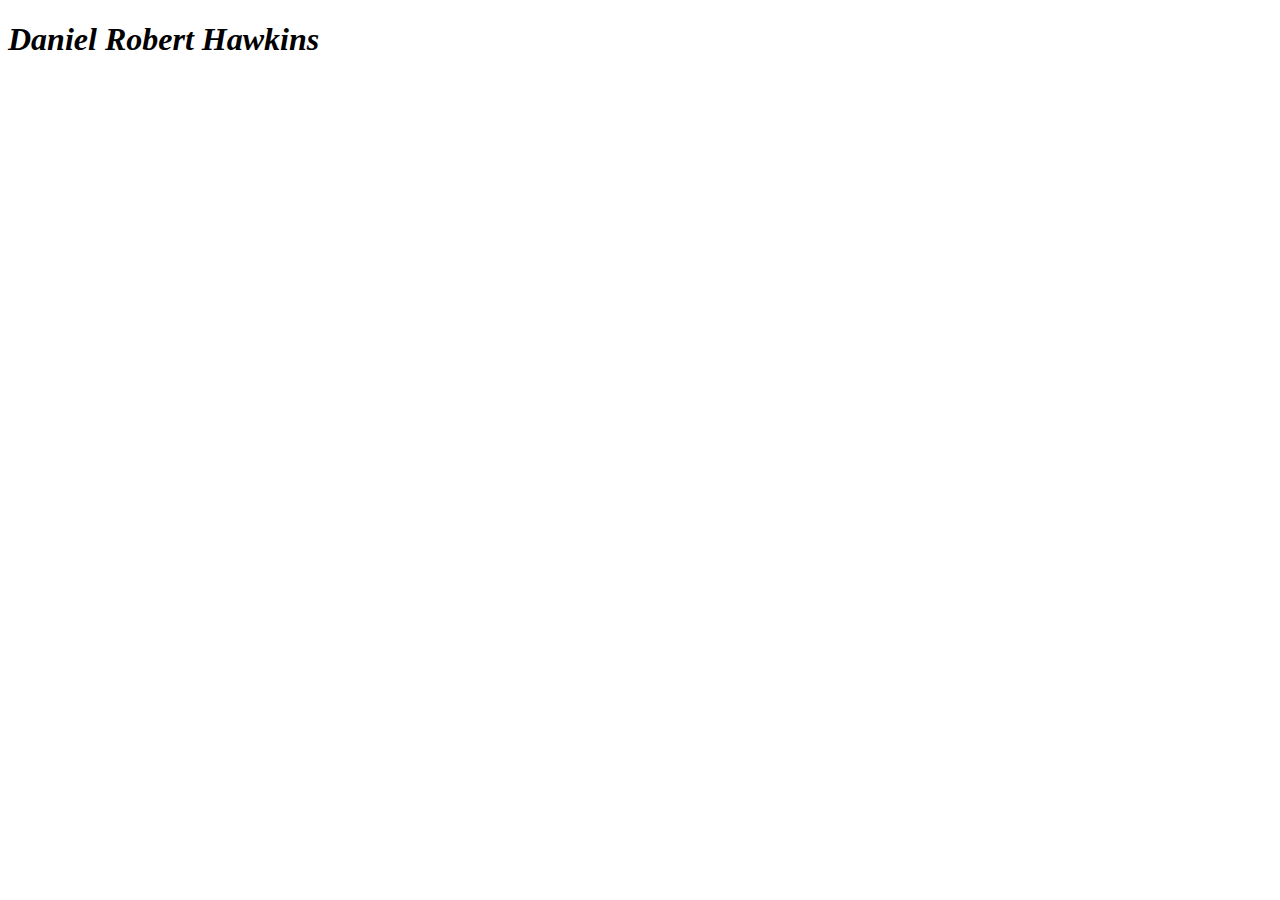
==== index.html @ 603f9a0a "Create index.html + style.css" ====
<!DOCTYPE html>
<html lang="en">
<head>
    <meta charset="UTF-8">
    <meta name="viewport" content="width=device-width, initial-scale=1.0">
    <meta name="description" content="daniel robert hawkins dot com">
    <meta name="author" content="Colby Ramsay">
    <title>daniel robert hawkins</title>
    <link rel="stylesheet" href="style.css">
</head>
<body>
    <h1>Daniel Robert Hawkins</h1>
</body>
</html>
---- style.css ----
h1 {
    font-style: oblique;
}
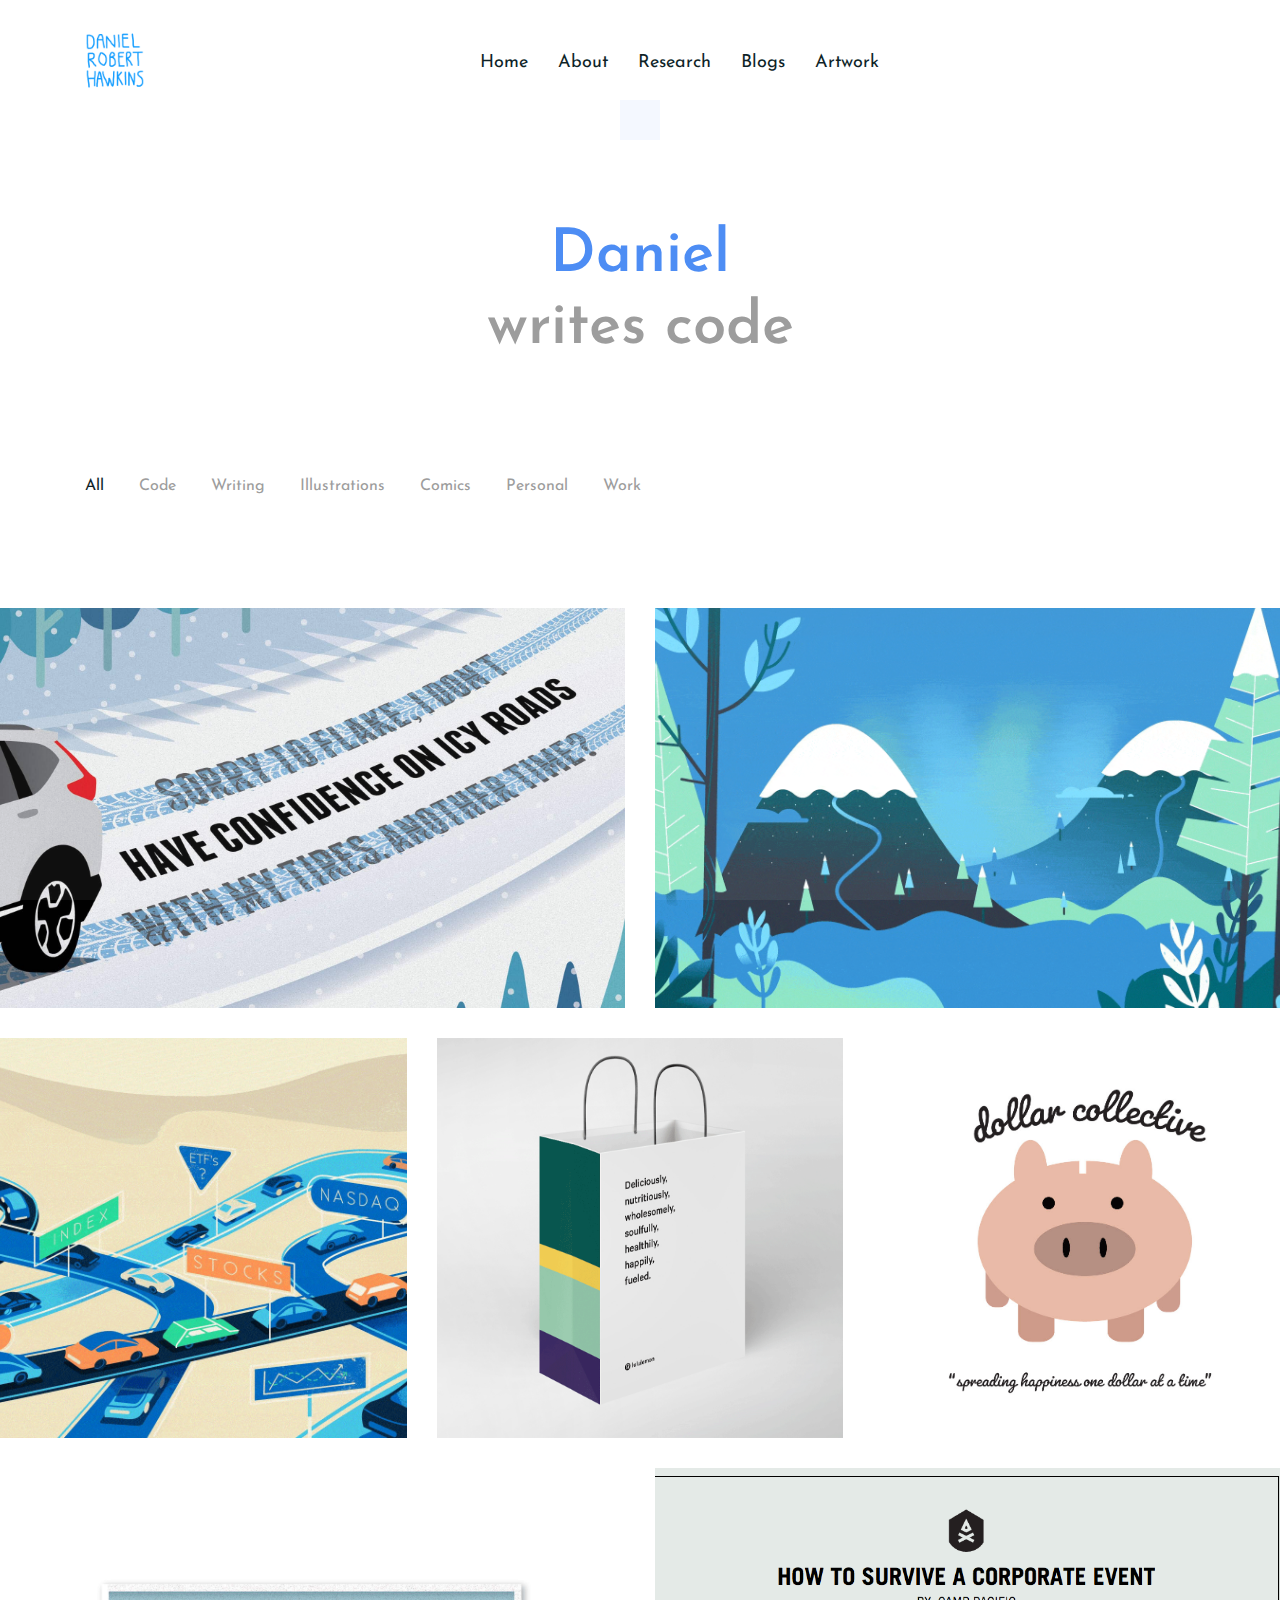
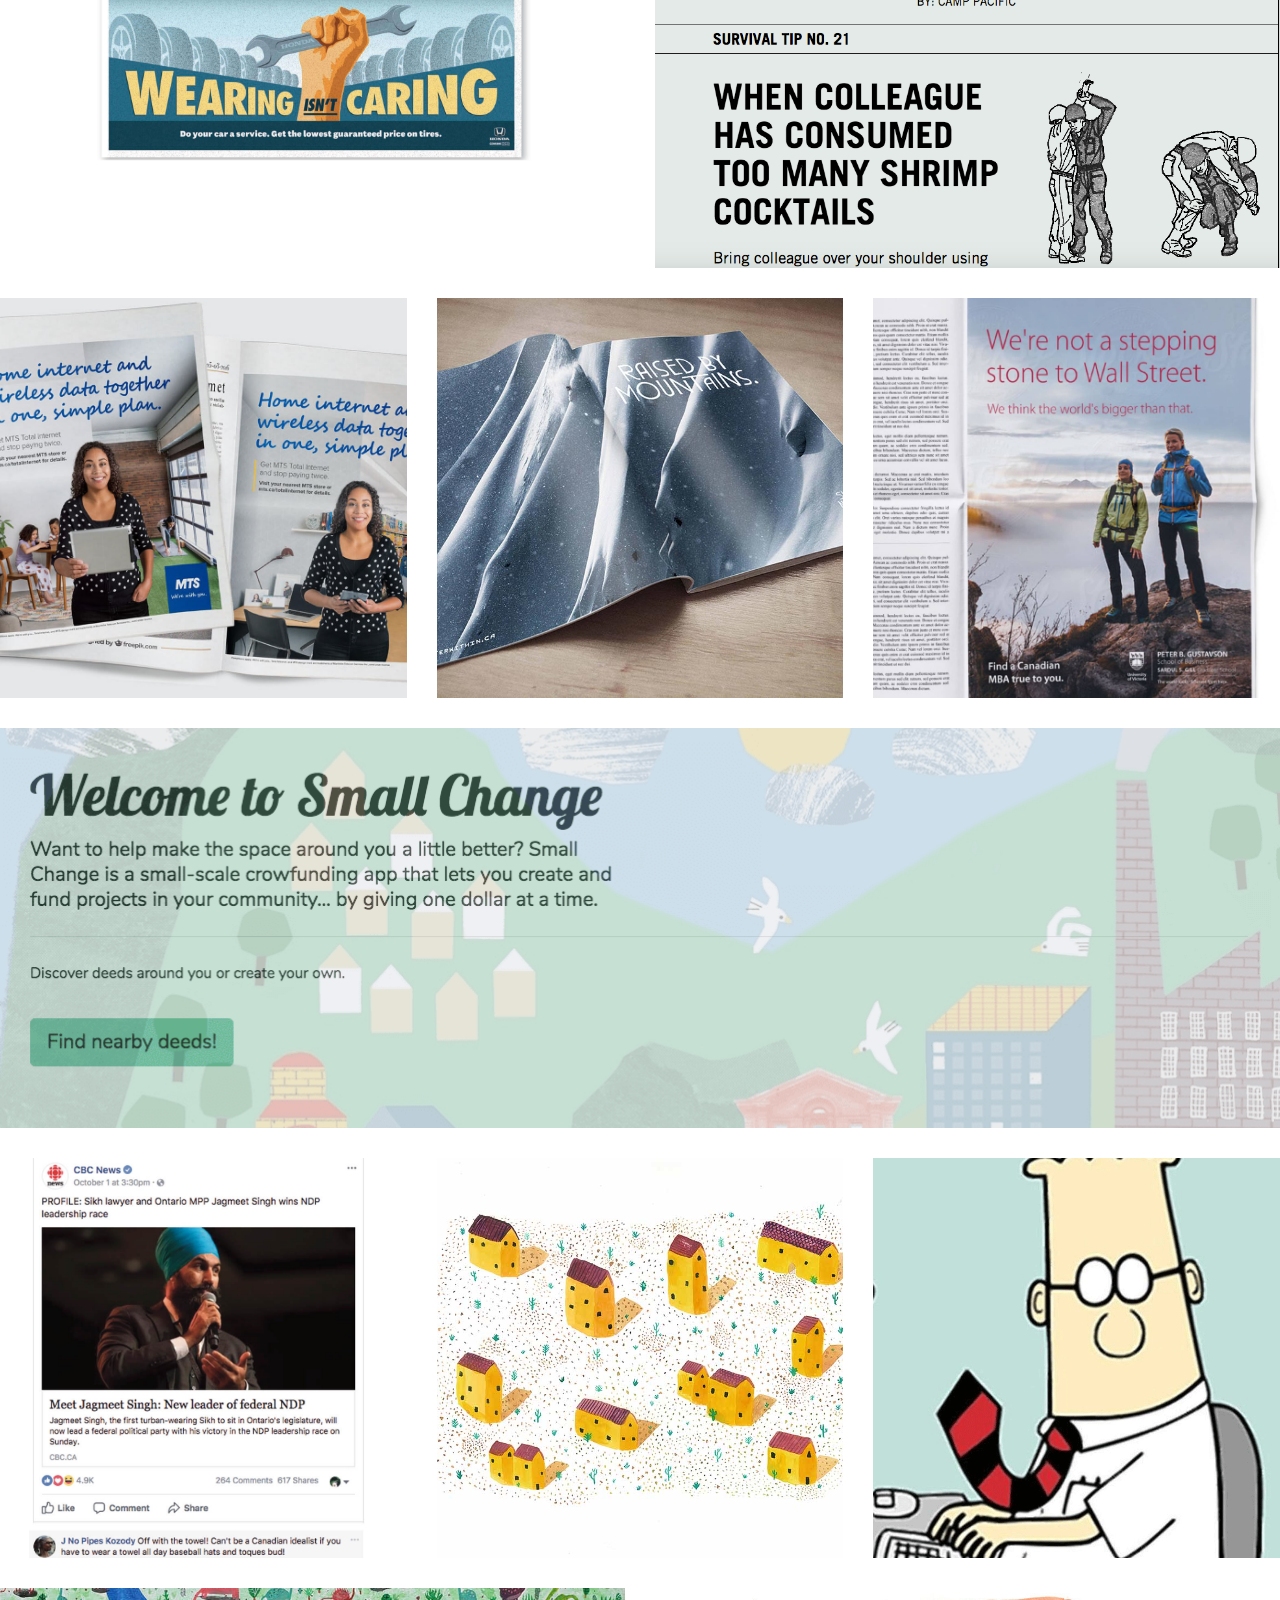
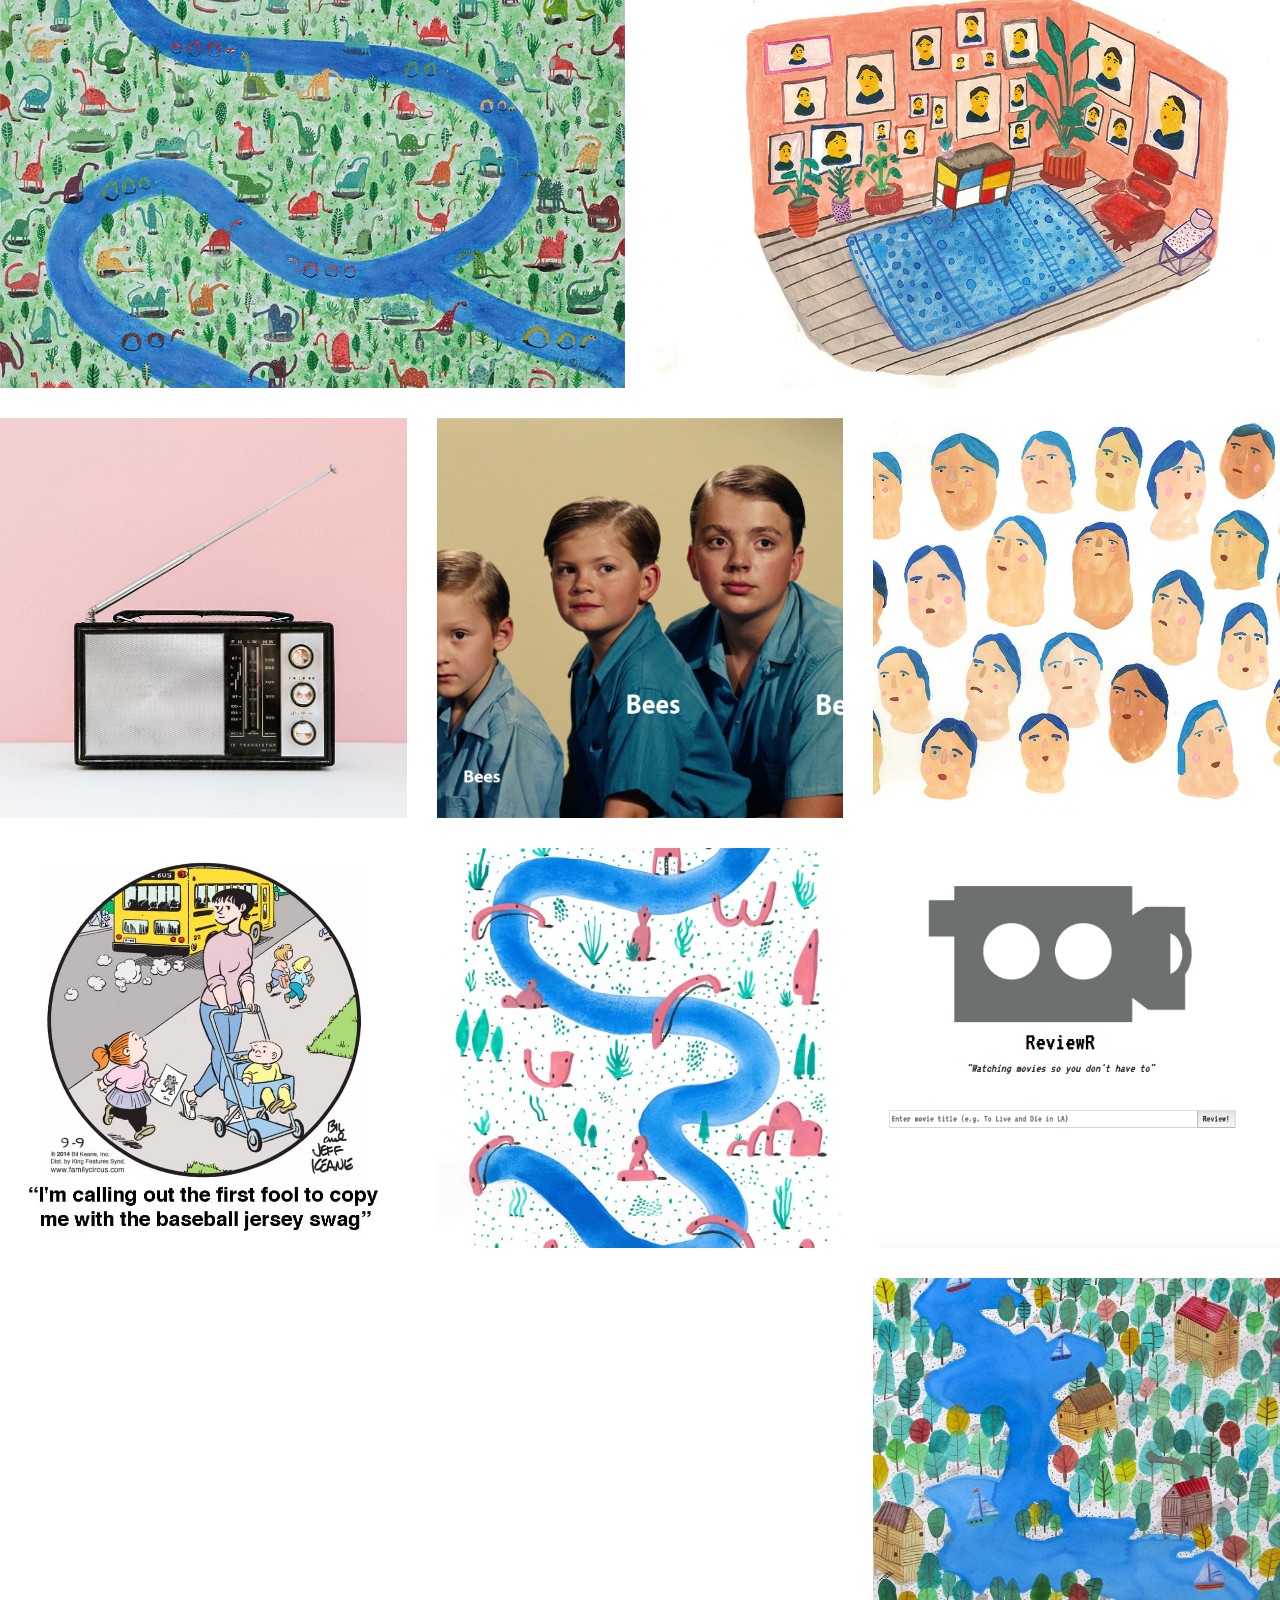
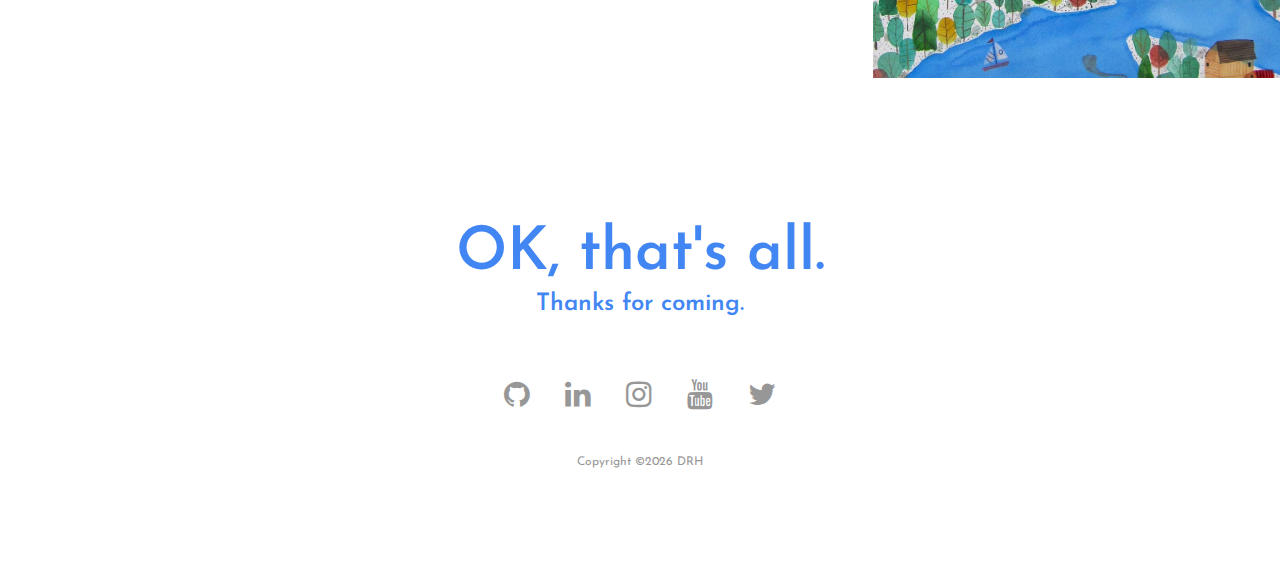
==== commit 4c0d48ba: "Add portfolio files to repo" ====
--- a/index.html
+++ b/index.html
@@ -1,14 +1,387 @@
 <!DOCTYPE html>
 <html lang="en">
 <head>
-    <meta charset="UTF-8">
-    <meta name="viewport" content="width=device-width, initial-scale=1.0">
-    <meta name="description" content="daniel robert hawkins dot com">
-    <meta name="author" content="Colby Ramsay">
-    <title>daniel robert hawkins</title>
-    <link rel="stylesheet" href="style.css">
+	<title>DRH</title>
+	<meta charset="UTF-8">
+	<meta name="description" content="daniel robert hawkins creative">
+	<meta name="keywords" content="webdeveloper, creative, artist, copywriter, ux research">
+	<meta name="viewport" content="width=device-width, initial-scale=1.0">
+	<!-- Favicon -->
+	<link href="img/favicon.ico" rel="shortcut icon"/>
+
+	<!-- Google Fonts -->
+	<link href="https://fonts.googleapis.com/css?family=Josefin+Sans:400,400i,600,600i,700" rel="stylesheet">
+
+	<!-- Stylesheets -->
+	<link rel="stylesheet" href="css/bootstrap.min.css"/>
+	<link rel="stylesheet" href="css/font-awesome.min.css"/>
+	<link rel="stylesheet" href="css/magnific-popup.css"/>
+	<link rel="stylesheet" href="css/style.css"/>
+
+
+	<!--[if lt IE 9]>
+	  <script src="https://oss.maxcdn.com/html5shiv/3.7.2/html5shiv.min.js"></script>
+	  <script src="https://oss.maxcdn.com/respond/1.4.2/respond.min.js"></script>
+	<![endif]-->
+
 </head>
 <body>
-    <h1>Daniel Robert Hawkins</h1>
+	<!-- Page Preloder -->
+	<div id="preloder">
+
+        <div class="spinner"></div>
+	</div>
+
+	<!-- header section start -->
+	<header class="header-section">
+		<div class="container">
+			<div class="row">
+				<div class="col-lg-4 col-md-3">
+
+                        <div class="logo">
+                                <div class="navbar-header">
+                                        <a href="index.html">
+                                        <img src="img/drhlogo.jpg" >
+                                        </a>
+                                        </div>
+                                </div>
+                    </div>
+				<div class="col-lg-8 col-md-9">
+					<nav class="main-menu">
+						<ul>
+							<li><a href="index.html">Home</a></li>
+							<li><a href="about.html">About</a></li>
+                            <li><a href="research.html">Research</a></li>
+                            <li><a href="http://danielroberthawkins.com/myblogs">Blogs</a></li>
+
+                            <li><a href="https://dnahawkins.tumblr.com">Artwork</a></li>
+						</ul>
+					</nav>
+				</div>
+			</div>
+		</div>
+		<div class="nav-switch">
+			<i class="fa fa-bars"></i>
+		</div>
+	</header>
+	<!-- header section end -->
+
+	<!-- intro section start -->
+	<section class="intro-section">
+		<div class="container text-center">
+			<div class="row">
+				<div class="col-xl-10 offset-xl-1">
+
+                    <h2 class="section-title">Daniel  <br>
+                     <span id="rotate_word"></span></h2>
+
+
+				</div>
+			</div>
+		</div>
+	</section>
+	<!-- intro section end -->
+
+
+	<!-- portfolio section start -->
+	<section class="portfolio-section">
+		<div class="container">
+			<ul class="portfolio-filter controls">
+				<li class="control" data-filter="all">All</li>
+				<li class="control" data-filter=".code">Code</li>
+				<li class="control" data-filter=".writing">Writing</li>
+                <li class="control" data-filter=".illustrations">Illustrations</li>
+                <li class="control" data-filter=".comics">Comics</li>
+                <li class="control" data-filter=".personal">Personal</li>
+                <li class="control" data-filter=".work">Work</li>
+
+
+			</ul>
+		</div>
+		<div class="container-fluid p-md-0 ">
+			<div class="row portfolios-area">
+
+
+ 				<!-- ROW 1A-->
+
+				<div class="mix col-lg-6 col-md-6 writing work">
+								<a href="https://www.behance.net/gallery/87452603/Honda-Winter-Service" class="portfolio-item set-bg" data-setbg="img/portfolio/Honda-Winter.jpg">
+										<div class="pi-inner">
+												<h2>+ Honda Winter Service</h2>
+										</div>
+								</a>
+						</div>
+
+						<div class="mix col-lg-6 col-md-6 writing work">
+										<a href="https://www.behance.net/gallery/87459347/Yetee-Video" class="portfolio-item set-bg" data-setbg="img/portfolio/yetee-gif.gif">
+												<div class="pi-inner">
+														<h2>+ Yetee 60sec spot</h2>
+												</div>
+										</a>
+								</div>
+
+				<!-- ROW 1B-->
+
+
+         <!-- ROW 1C-->
+				<div class="mix col-lg-4 col-md-6 writing work">
+					<a href="https://www.behance.net/gallery/73771885/RBC-InvestEase" class="portfolio-item set-bg" data-setbg="img/portfolio/RBC-gif.gif">
+						<div class="pi-inner">
+                            <h2>+ RBC InvestEase videos</h2>
+                        </div>
+                    </a>
+                </div>
+
+								<div class="mix col-lg-4 col-md-6 writing work">
+									<a href="https://www.behance.net/gallery/104766127/lululemon-Fuel" class="portfolio-item set-bg" data-setbg="img/portfolio/Fuel_Bags.gif">
+										<div class="pi-inner">
+																		<h2>+ lululemon Fuel </h2>
+																</div>
+														</a>
+												</div>
+
+				<div class="mix col-lg-4 col-md-6 personal">
+					<a href="http://dollarcollective.com/" class="portfolio-item set-bg" data-setbg="img/portfolio/dc_pig_small.jpg">
+						<div class="pi-inner">
+							<h2>+ Join a collective of giving</h2>
+						</div>
+					</a>
+				</div>
+
+  <!-- ROW 3-->
+
+	<div class="mix col-lg-6 col-md-6 writing work">
+					<a href="https://www.behance.net/gallery/63410043/Honda-Spring-Service" class="portfolio-item set-bg" data-setbg="img/portfolio/BCHonda.jpg">
+							<div class="pi-inner">
+									<h2>+ Honda service campaign</h2>
+							</div>
+					</a>
+			</div>
+
+
+			<div class="mix col-lg-6 col-md-6 writing work">
+					<a href="https://www.behance.net/gallery/63468457/BC-Tourism-Industry-Conference" class="portfolio-item set-bg" data-setbg="img/portfolio/bc_tic.jpg">
+							<div class="pi-inner">
+									<h2>+ Survive your next conference </h2>
+							</div>
+					</a>
+			</div>
+
+			  <!-- ROW 4-->
+
+				<div class="mix col-lg-4 col-md-6 writing work">
+								<a href="https://www.behance.net/gallery/63467023/MTS-Total-Internet" class="portfolio-item set-bg" data-setbg="img/portfolio/mts.jpg">
+										<div class="pi-inner">
+												<h2>+ MTS Total Internet campaign</h2>
+										</div>
+								</a>
+
+						</div>
+
+                <div class="mix col-lg-4 col-md-6 writing work">
+                        <a href="https://www.behance.net/gallery/73856451/Destination-BC-Winter-Campaign" class="portfolio-item set-bg" data-setbg="img/portfolio/dbc_ski.jpg">
+                            <div class="pi-inner">
+                                <h2>+ Destination BC winter campaign</h2>
+                            </div>
+                        </a>
+                    </div>
+
+
+				<div class="mix col-lg-4 col-md-6 writing work">
+					<a href="https://www.behance.net/gallery/63469331/University-of-Victoria-MBA" class="portfolio-item set-bg" data-setbg="img/portfolio/uvicMBA.jpg">
+						<div class="pi-inner">
+							<h2>+ UVic MBA campaign</h2>
+                        </div>
+                    </a>
+
+				</div>
+
+
+
+
+
+							  <!-- ROW 5-->
+				<div class="mix col-lg-12 col-md-6 h-200 code personal">
+                        <a href="https://floating-harbor-22278.herokuapp.com/" class="portfolio-item set-bg" data-setbg="img/portfolio/small_change.png">
+                            <div class="pi-inner">
+                                <h2>+ Crowdfund projects around you, with just $1</h2>
+                            </div>
+                        </a>
+                    </div>
+
+	<!-- ROW 5 -->
+
+
+
+                        <div class="mix col-lg-4 col-md-6 work">
+                            <a href="https://www.behance.net/gallery/63506345/TrollBait" class="portfolio-item set-bg" data-setbg="img/portfolio/trollBait.jpg">
+                                <div class="pi-inner">
+                                    <h2>+ Troll the trolls with TrollBait</h2>
+                                </div>
+                            </a>
+                        </div>
+
+                        <div class="mix col-lg-4 col-md-6 illustrations personal">
+                                <a href="img/portfolio/yellow_home.jpg" class="portfolio-item set-bg" data-setbg="img/portfolio/yellow_home.jpg">
+                                    <div class="pi-inner">
+                                        <h2>+ 4 walls and adobe slabs</h2>
+                                    </div>
+                                </a>
+                            </div>
+
+
+                        <div class="mix col-lg-4 col-md-6 code personal comics">
+                                <a href="http://danielroberthawkins.com/black_dilbert" class="portfolio-item set-bg" data-setbg="img/portfolio/black_dilbert.gif">
+                                    <div class="pi-inner">
+                                        <h2>+ Reexamine Dilbert comics through race</h2>
+                                    </div>
+                                </a>
+                        </div>
+
+
+        <!-- ROW 6 -->
+
+
+                  <div class="mix col-lg-6 col-md-6 illustrations personal ">
+                        <a href="img/portfolio/dino_puzzle.jpg" class="portfolio-item set-bg" data-setbg="img/portfolio/dino_puzzle.jpg">
+                            <div class="pi-inner">
+                                <h2>+ Dino Puzzle</h2>
+                            </div>
+                        </a>
+                    </div>
+                    <div class="mix col-lg-6 col-md-6 personal illustrations">
+                        <a href="img/portfolio/wall_room.jpg" class="portfolio-item set-bg " data-setbg="img/portfolio/wall_room.jpg">
+                            <div class="pi-inner">
+                                <h2>+ Still hang your photo</h2>
+                            </div>
+                        </a>
+                    </div>
+
+
+
+
+            <!-- ROW 7 -->
+                <div class="mix col-lg-4 col-md-6 work writing">
+                        <a href="https://www.behance.net/gallery/63509421/Radio-Campaigns" class="portfolio-item set-bg" data-setbg="img/portfolio/radio.jpg">
+                            <div class="pi-inner">
+                                <h2>+ Camp Pacific radio campaigns</h2>
+                            </div>
+                        </a>
+                    </div>
+
+
+
+                    <div class="mix col-lg-4 col-md-6 personal comics ">
+                            <a href="http://dogsbrunch.tumblr.com/" class="portfolio-item set-bg" data-setbg="img/portfolio/bees.jpg">
+                                <div class="pi-inner">
+                                    <h2>+ Joaquin Phonex bee phobia </h2>
+                                </div>
+                            </a>
+                    </div>
+
+
+     <!-- ROW 8 -->
+
+
+            <div class="mix col-md-6 col-lg-4 personal illustrations">
+                    <a href="img/portfolio/blue_hair.jpg" class="portfolio-item set-bg" data-setbg="img/portfolio/blue_hair.jpg">
+                        <div class="pi-inner">
+                            <h2>+ Blue hair, don't care</h2>
+                        </div>
+                    </a>
+                </div>
+
+                <div class="mix col-lg-4 col-md-6 code personal comics">
+                        <a href="http://danielroberthawkins.com/comedy53/" class="portfolio-item set-bg" data-setbg="img/portfolio/comedy53.jpg">
+                            <div class="pi-inner">
+                                <h2>+ Computer generated comics with comedy53</h2>
+                            </div>
+                        </a>
+
+                    </div>
+
+
+                    <div class="mix col-md-6 col-lg-4 work illustrations">
+                            <a href="img/portfolio/vPie.jpg" class="portfolio-item  set-bg" data-setbg="img/portfolio/vPie.jpg">
+                                <div class="pi-inner">
+                                    <h2>+ Virtuous Pie poster design</h2>
+                                </div>
+                            </a>
+                        </div>
+
+<!-- ROW  9 -->
+                        <div class="mix col-lg-4 col-md-6 code personal">
+                                <a href="https://drh-reviewr.herokuapp.com/" class="portfolio-item set-bg" data-setbg="img/portfolio/reviewer.jpg">
+                                    <div class="pi-inner">
+                                        <h2>+ Never watch a movie again</h2>
+                                    </div>
+                                </a>
+                            </div>
+
+
+                    <div class="mix col-lg-4 col-md-6 personal">
+                            <a href="http://danielroberthawkins.com/walk_with_me/" class="portfolio-item set-bg" data-setbg="img/portfolio/danWalkv3.gif">
+                                <div class="pi-inner">
+                                    <h2>+ Walk with Daniel</h2>
+                                </div>
+                            </a>
+                        </div>
+
+
+
+                        <div class="mix col-lg-4 col-md-6 personal comics">
+                                <a href="https://dnahawkinscomics.tumblr.com/" class="portfolio-item set-bg" data-setbg="img/portfolio/man_comics.jpg">
+                                    <div class="pi-inner">
+                                        <h2>+ Images with text</h2>
+                                    </div>
+                                </a>
+                            </div>
+
+														<div class="mix col-md-6 col-lg-4 personal illustrations">
+				                            <a href="img/portfolio/Hurds-LakeV2.jpg" class="portfolio-item  set-bg" data-setbg="img/portfolio/Hurds-LakeV2.jpg">
+				                                <div class="pi-inner">
+				                                    <h2>+ Hurds Lake, Ontario</h2>
+				                                </div>
+				                            </a>
+				                        </div>
+
+
+
+
+			</div>
+		</div>
+	</section>
+	<!-- portfolio section end -->
+
+
+	<!-- footer section start -->
+	<footer class="footer-section text-center">
+		<div class="container">
+            <h2 class="section-title">OK, that's all.</h2>
+            <h4 class="mb-5">Thanks for coming.</h4>
+
+			<div class="social-links">
+                    <a href="https://github.com/dockhands/"><span class="fa fa-github fa-2x"></span></a>
+                    <a href="https://www.linkedin.com/in/danielroberthawkins/"><span class="fa fa-linkedin fa-2x"></span></a>
+                    <a href="https://www.instagram.com/everyone_you_know_/?hl=en"><span class="fa fa-instagram fa-2x"></span></a>
+                    <a href="https://www.youtube.com/user/danielroberthawkins"><span class="fa fa-youtube fa-2x"></span></a>
+                    <a href="https://twitter.com/danrobhawkins?lang=en"><span class="fa fa-twitter fa-2x"></span></a>
+                </div>
+			<div class="copyright">
+            Copyright &copy;<script>document.write(new Date().getFullYear());</script> DRH
+
+            </div>
+		</div>
+	</footer>
+	<!-- footer section end -->
+
+
+
+	<!--====== Javascripts & Jquery ======-->
+	<script src="js/jquery-2.1.4.min.js"></script>
+	<script src="js/bootstrap.min.js"></script>
+	<script src="js/mixitup.min.js"></script>
+	<script src="js/magnific-popup.min.js"></script>
+	<script src="js/main.js"></script>
 </body>
-</html>+</html>
--- a/css/style.css
+++ b/css/style.css
@@ -0,0 +1,800 @@
+/* =================================
+------------------------------------
+  DRH - Portfolio
+
+ ------------------------------------ 
+ ====================================*/
+
+/*----------------------------------------*/
+/* Template default CSS
+/*----------------------------------------*/
+
+html,
+body {
+  height: 100%;
+  font-family: 'Josefin Sans', sans-serif;
+}
+
+h1,
+h2,
+h3,
+h4,
+h5,
+h6 {
+  color: #4286f4;
+  margin: 0;
+  font-weight: 600;
+  font-family: 'Josefin Sans', sans-serif;
+}
+
+p {
+  font-size: 18px;
+  color: #979797;
+  line-height: 1.8;
+}
+
+img {
+  max-width: 100%;
+}
+
+input:focus,
+select:focus,
+button:focus,
+textarea:focus {
+  outline: none;
+}
+
+a:hover,
+a:focus {
+  text-decoration: none;
+  outline: none;
+}
+
+ul,
+ol {
+  padding: 0;
+  margin: 0;
+}
+
+/*------------------------
+  Helper css
+--------------------------*/
+.body-pad {
+  padding: 0 40px;
+}
+
+.spad {
+  padding: 100px 0;
+}
+
+.pt100 {
+  padding-top: 100px;
+}
+
+.set-bg {
+  background-repeat: no-repeat;
+  background-size: cover;
+}
+
+.section-title {
+  font-size: 60px;
+}
+
+.section-title span {
+  color: #979797;
+}
+
+/*------------------------
+  Common Elements
+--------------------------*/
+.element {
+  margin-bottom: 100px;
+}
+
+.element:last-child {
+  margin-bottom: 0;
+}
+
+/*=== Preloder ===*/
+#preloder {
+  position: fixed;
+  width: 100%;
+  height: 100%;
+  top: 0;
+  left: 0;
+  z-index: 999999;
+  background: #fff;
+}
+
+.loader {
+  width: 30px;
+  height: 30px;
+  border: 3px solid #000;
+  position: absolute;
+  top: 50%;
+  left: 50%;
+  margin-top: -13px;
+  margin-left: -13px;
+  border-radius: 60px;
+  border-left-color: transparent;
+  animation: loader 0.8s linear infinite;
+  -webkit-animation: loader 0.8s linear infinite;
+}
+
+@keyframes loader {
+  0% {
+    -webkit-transform: rotate(0deg);
+            transform: rotate(0deg);
+  }
+  50% {
+    -webkit-transform: rotate(180deg);
+            transform: rotate(180deg);
+  }
+  100% {
+    -webkit-transform: rotate(360deg);
+            transform: rotate(360deg);
+  }
+}
+
+@-webkit-keyframes loader {
+  0% {
+    -webkit-transform: rotate(0deg);
+  }
+  50% {
+    -webkit-transform: rotate(180deg);
+  }
+  100% {
+    -webkit-transform: rotate(360deg);
+  }
+}
+
+/*=== Buttons ===*/
+.site-btn {
+  display: inline-block;
+  font-size: 14px;
+  min-width: 140px;
+  text-align: center;
+  padding: 15px 10px;
+  position: relative;
+  color: #fff;
+  border: none;
+  background-color: #000;
+  margin-right: 15px;
+  z-index: 1;
+}
+
+.site-btn.btn-fade {
+  background-color: #979797;
+}
+
+.site-btn.btn-line {
+  background: none;
+  border: 2px solid #000;
+  color: #000;
+  padding: 13px 10px;
+}
+
+.site-btn.btn-line:hover {
+  color: #000;
+}
+
+.site-btn.btn-line-fade {
+  background: none;
+  border: 2px solid #979797;
+  color: #979797;
+  padding: 13px 10px;
+}
+
+.site-btn.btn-line-fade:hover {
+  color: #979797;
+}
+
+.site-btn:hover {
+  color: #fff;
+}
+
+/*===  Accordion  ===*/
+.accordion-area .panel {
+  margin-bottom: 30px;
+}
+
+.accordion-area .panel-header {
+  background: #000;
+  color: #fff;
+  display: block;
+  padding: 12px 50px;
+  padding-left: 30px;
+  font-size: 14px;
+  font-weight: 600;
+  position: relative;
+  border: 2px solid #000;
+  -webkit-transition: all 0.4s ease-out 0s;
+  -o-transition: all 0.4s ease-out 0s;
+  transition: all 0.4s ease-out 0s;
+}
+
+.accordion-area .panel-header.active {
+  background: transparent;
+  color: #000;
+}
+
+.accordion-area .panel-header.active .panel-link:after {
+  content: "-";
+  color: #000;
+}
+
+.accordion-area .panel-header.active .panel-link.collapsed:after {
+  content: "+";
+}
+
+.accordion-area .panel-link {
+  position: absolute;
+  right: 0;
+  top: 0;
+  height: 100%;
+  width: 50px;
+  border: none;
+  cursor: pointer;
+  background: transparent;
+}
+
+.accordion-area .panel-body p {
+  font-size: 14px;
+  margin-bottom: 0;
+  padding-top: 25px;
+}
+
+.accordion-area .panel-body {
+  padding: 0 5px;
+}
+
+.accordion-area .panel-link:after {
+  content: "+";
+  position: absolute;
+  left: 50%;
+  font-size: 16px;
+  font-weight: 700;
+  top: 50%;
+  color: #fff;
+  line-height: 16px;
+  margin-top: -8px;
+  margin-left: -4px;
+}
+
+/*===  Tab  ===*/
+.tab-element .nav-tabs {
+  border-bottom: none;
+  margin-bottom: 35px;
+}
+
+.tab-element .nav-tabs .nav-link {
+  border: 2px solid #000;
+  background: #000;
+  border-radius: 0;
+  margin-right: 10px;
+  font-size: 14px;
+  font-weight: 500;
+  color: #222;
+  padding: 15px 40px;
+  min-width: 118px;
+  font-size: 16px;
+  color: #fff;
+  margin-bottom: 10px;
+}
+
+.tab-element .nav-tabs .nav-item:last-child .nav-link {
+  margin-right: 0;
+}
+
+.tab-element .nav-tabs .nav-link.active {
+  background: transparent;
+  color: #000;
+}
+
+.tab-element .tab-pane h4 {
+  font-size: 18px;
+  margin: 25px 0 20px;
+}
+
+.tab-element .tab-pane p {
+  font-size: 14px;
+}
+
+.circle-progress {
+  text-align: center;
+  position: relative;
+}
+
+.circle-progress canvas {
+  -webkit-transform: rotate(90deg);
+  -ms-transform: rotate(90deg);
+  transform: rotate(90deg);
+}
+
+.circle-progress .progress-info {
+  position: absolute;
+  width: 100%;
+  top: 30%;
+}
+
+.circle-progress .progress-info h2 {
+  font-size: 36px;
+}
+
+.circle-progress .progress-info p {
+  color: #979797;
+  font-size: 16px;
+  line-height: normal;
+}
+
+/*===  Icon Box  ===*/
+.icon-box {
+  display: -webkit-box;
+  display: -ms-flexbox;
+  display: flex;
+}
+
+.icon-box .icon h2 {
+  font-size: 60px;
+}
+
+.icon-box .icon-box-content {
+  padding-left: 25px;
+  padding-top: 10px;
+}
+
+.icon-box .icon-box-content h3 {
+  font-size: 24px;
+  margin-bottom: 25px;
+}
+
+/*------------------------
+    Header Section
+--------------------------*/
+.header-section {
+  padding-top: 30px;
+  padding-bottom: 20px;
+  position: relative;
+}
+
+.site-logo {
+  font-size: 24px;
+  padding-top: 20px;
+  max-height: 70px; /* height of the navbar */
+  width: 170px;
+
+}
+
+.navbar-header
+{
+    width: 60px;
+    height: auto;
+  }
+
+.main-menu ul {
+  list-style: none;
+}
+
+.main-menu ul li {
+  display: inline;
+}
+
+.main-menu ul li a {
+  display: inline-block;
+  font-size: 18px;
+  color: #001418;
+  margin-left: 15px;
+  margin-right: 10px;
+  padding: 20px 0 5px;
+}
+
+.header-btn {
+  float: right;
+  margin-right: 0;
+}
+
+.nav-switch {
+  display: none;
+}
+
+/*------------------------
+    Intro Section
+--------------------------*/
+.intro-section {
+  padding: 110px 0;
+}
+
+/*------------------------
+    Portfolio Section
+--------------------------*/
+.portfolio-section {
+  overflow: hidden;
+}
+
+.portfolio-filter {
+  list-style: none;
+  padding-bottom: 100px;
+}
+
+.portfolio-filter li {
+  font-size: 16px;
+  display: inline-block;
+  margin-right: 30px;
+  padding-bottom: 10px;
+  color: #979797;
+  cursor: pointer;
+}
+
+.portfolio-filter li.mixitup-control-active {
+  color: #001418;
+}
+
+.portfolios-area .gallery-block {
+  padding: 0;
+}
+
+.gallery-block {
+  position: relative;
+}
+
+.portfolio-item {
+  display: block;
+  width: 100%;
+  height: 400px;
+  background-position: center center;
+  position: relative;
+  margin-bottom: 30px;
+}
+
+.portfolio-item .pi-inner {
+  position: absolute;
+  width: 100%;
+  height: 100%;
+  left: 0;
+  top: 0;
+  background: transparent;
+  -webkit-transition: all 0.4s ease 0s;
+  -o-transition: all 0.4s ease 0s;
+  transition: all 0.4s ease 0s;
+}
+
+.portfolio-item .pi-inner h2 {
+  opacity: 0;
+  font-size: 30px;
+  font-weight: 400;
+  position: absolute;
+  left: 50px;
+  bottom: 50px;
+  color: #fff;
+  letter-spacing: 10px;
+  -webkit-transition: all 0.3s ease 0s;
+  -o-transition: all 0.3s ease 0s;
+  transition: all 0.3s ease 0s;
+}
+
+
+.portfolio-item:hover .pi-inner {
+  background: rgba(0, 20, 24, 0.8);
+}
+
+.portfolio-item:hover .pi-inner h2 {
+  opacity: 1;
+  letter-spacing: 0;
+}
+
+.portfolio-meta {
+  padding-bottom: 45px;
+}
+
+.portfolio-meta h2 {
+  font-size: 24px;
+}
+
+.portfolio-meta p {
+  font-size: 14px;
+  color: #a6a6a6;
+  margin-bottom: 0;
+}
+
+.portfolio-intro {
+  display: block;
+}
+
+.img-popup-warp .mfp-content {
+  opacity: 0;
+  -webkit-transform: scale(0.8);
+  -ms-transform: scale(0.8);
+  transform: scale(0.8);
+  -webkit-transition: all 0.4s;
+  -o-transition: all 0.4s;
+  transition: all 0.4s;
+}
+
+.img-popup-warp.mfp-ready .mfp-content {
+  opacity: 1;
+  -webkit-transform: scale(1);
+  -ms-transform: scale(1);
+  transform: scale(1);
+}
+
+/*------------------------
+    Footer Section
+--------------------------*/
+.footer-section {
+  padding: 110px 0;
+}
+
+.footer-section .copyright {
+  font-size: 12px;
+  color: #979797;
+}
+
+.social-links {
+  margin-top: 60px;
+  margin-bottom: 40px;
+}
+
+.social-links a {
+  color: #979797;
+  font-size: 15px;
+  margin-right: 30px;
+}
+
+.social-links a:last-child {
+  margin-right: 0;
+}
+
+/*------------------------
+    About Page
+--------------------------*/
+.pic-frame {
+  position: relative;
+  padding-left: 25px;
+  padding-bottom: 25px;
+  display: inline-block;
+}
+
+.pic-frame:after {
+  position: absolute;
+  content: "";
+  width: calc(100% - 25px);
+  height: calc(100% - 25px);
+  bottom: 0;
+  left: 0;
+  border: 2px solid #000;
+  z-index: 1;
+}
+
+.milestone {
+  margin-top: 15px;
+}
+
+.milestone h2 {
+  font-size: 60px;
+}
+
+.milestone h2 span {
+  font-size: 18px;
+  color: #979797;
+}
+
+/*------------------------
+    Blog Page
+--------------------------*/
+.blog-item {
+  margin-bottom: 70px;
+}
+
+.blog-item .read-more {
+  color: #000;
+  position: relative;
+  display: inline-block;
+  padding-bottom: 5px;
+  line-height: 18px;
+  font-size: 18px;
+}
+
+.blog-item .read-more:after {
+  position: absolute;
+  content: '';
+  width: 100%;
+  height: 2px;
+  bottom: 0;
+  left: 0;
+  background: #000;
+}
+
+.thumb {
+  margin-bottom: 30px;
+}
+
+.blog-content h2 {
+  font-size: 24px;
+  margin-bottom: 15px;
+}
+
+.blog-content .blog-meta {
+  font-size: 13px;
+  color: #979797;
+  margin-bottom: 30px;
+}
+
+.blog-content p {
+  margin-bottom: 30px;
+}
+
+/*------------------------
+    Contact Page
+--------------------------*/
+.contect-tect {
+  text-align: center;
+  margin-bottom: 70px;
+}
+
+.contect-tect h2 {
+  font-size: 24px;
+  margin-bottom: 30px;
+}
+
+.contect-tect p {
+  font-size: 17px;
+}
+
+.contact-form {
+  display: block;
+  width: 100%;
+}
+
+.contact-form input {
+  padding-left: 25px;
+  height: 60px;
+  width: 100%;
+  border: none;
+  border-bottom: 2px solid #000;
+  margin-bottom: 30px;
+  font-size: 12px;
+}
+
+.contact-form textarea {
+  padding-left: 25px;
+  height: 200px;
+  width: 100%;
+  border: none;
+  border-bottom: 2px solid #000;
+  margin-bottom: 30px;
+  font-size: 12px;
+}
+
+.contact-form ::-webkit-input-placeholder {
+  font-style: italic;
+}
+
+.contact-form :-ms-input-placeholder {
+  font-style: italic;
+}
+
+.contact-form ::-ms-input-placeholder {
+  font-style: italic;
+}
+
+.contact-form ::placeholder {
+  font-style: italic;
+}
+
+/* ===========================
+  Responsive
+==============================*/
+@media only screen and (max-width: 1448px) {
+  .home-2.container {
+    width: auto;
+  }
+}
+
+/* Medium screen : 992px. */
+@media only screen and (min-width: 992px) and (max-width: 1199px) {
+  .portfolio-item {
+    height: 450px;
+  }
+}
+
+/* Tablet :768px. */
+@media only screen and (min-width: 768px) and (max-width: 991px) {
+  .body-pad {
+    padding: 0 30px;
+  }
+  .portfolio-item {
+    height: 350px;
+  }
+}
+
+/* Large Mobile :480px. */
+@media only screen and (max-width: 767px) {
+  .body-pad {
+    padding: 0 15px;
+  }
+  .main-menu {
+    position: absolute;
+    background: #efefef;
+    width: 100%;
+    z-index: 999;
+    left: 0;
+    top: 30px;
+    padding-top: 15px;
+    display: none;
+  }
+  .main-menu ul li a {
+    padding: 10px 15px;
+    border-bottom: 1px solid #ddd;
+    display: block;
+  }
+  .main-menu ul li {
+    display: block;
+  }
+  .main-menu ul li:last-child a {
+    border-bottom: none;
+  }
+  .home-2 {
+    text-align: left;
+  }
+  .home-2 .main-menu {
+    top: 99px;
+  }
+  .nav-switch {
+    position: absolute;
+    right: 25px;
+    font-size: 30px;
+    color: #333;
+    top: 35px;
+    display: block;
+  }
+  .header-btn {
+    display: none;
+  }
+  .section-title {
+    font-size: 45px;
+  }
+  .portfolio-filter {
+    text-align: center;
+  }
+}
+
+/* small Mobile :320px. */
+@media only screen and (max-width: 479px) {
+  .section-title {
+    font-size: 30px;
+  }
+}
+
+/* ===========================
+ SPINNER
+==============================*/
+
+
+.spinner {
+  width: 40px;
+  height: 40px;
+  background-color: #4286f4;
+
+  margin: 100px auto;
+  -webkit-animation: sk-rotateplane 1.2s infinite ease-in-out;
+  animation: sk-rotateplane 1.2s infinite ease-in-out;
+}
+
+@-webkit-keyframes sk-rotateplane {
+  0% { -webkit-transform: perspective(120px) }
+  50% { -webkit-transform: perspective(120px) rotateY(180deg) }
+  100% { -webkit-transform: perspective(120px) rotateY(180deg)  rotateX(180deg) }
+}
+
+@keyframes sk-rotateplane {
+  0% { 
+    transform: perspective(120px) rotateX(0deg) rotateY(0deg);
+    -webkit-transform: perspective(120px) rotateX(0deg) rotateY(0deg) 
+  } 50% { 
+    transform: perspective(120px) rotateX(-180.1deg) rotateY(0deg);
+    -webkit-transform: perspective(120px) rotateX(-180.1deg) rotateY(0deg) 
+  } 100% { 
+    transform: perspective(120px) rotateX(-180deg) rotateY(-179.9deg);
+    -webkit-transform: perspective(120px) rotateX(-180deg) rotateY(-179.9deg);
+  }
+}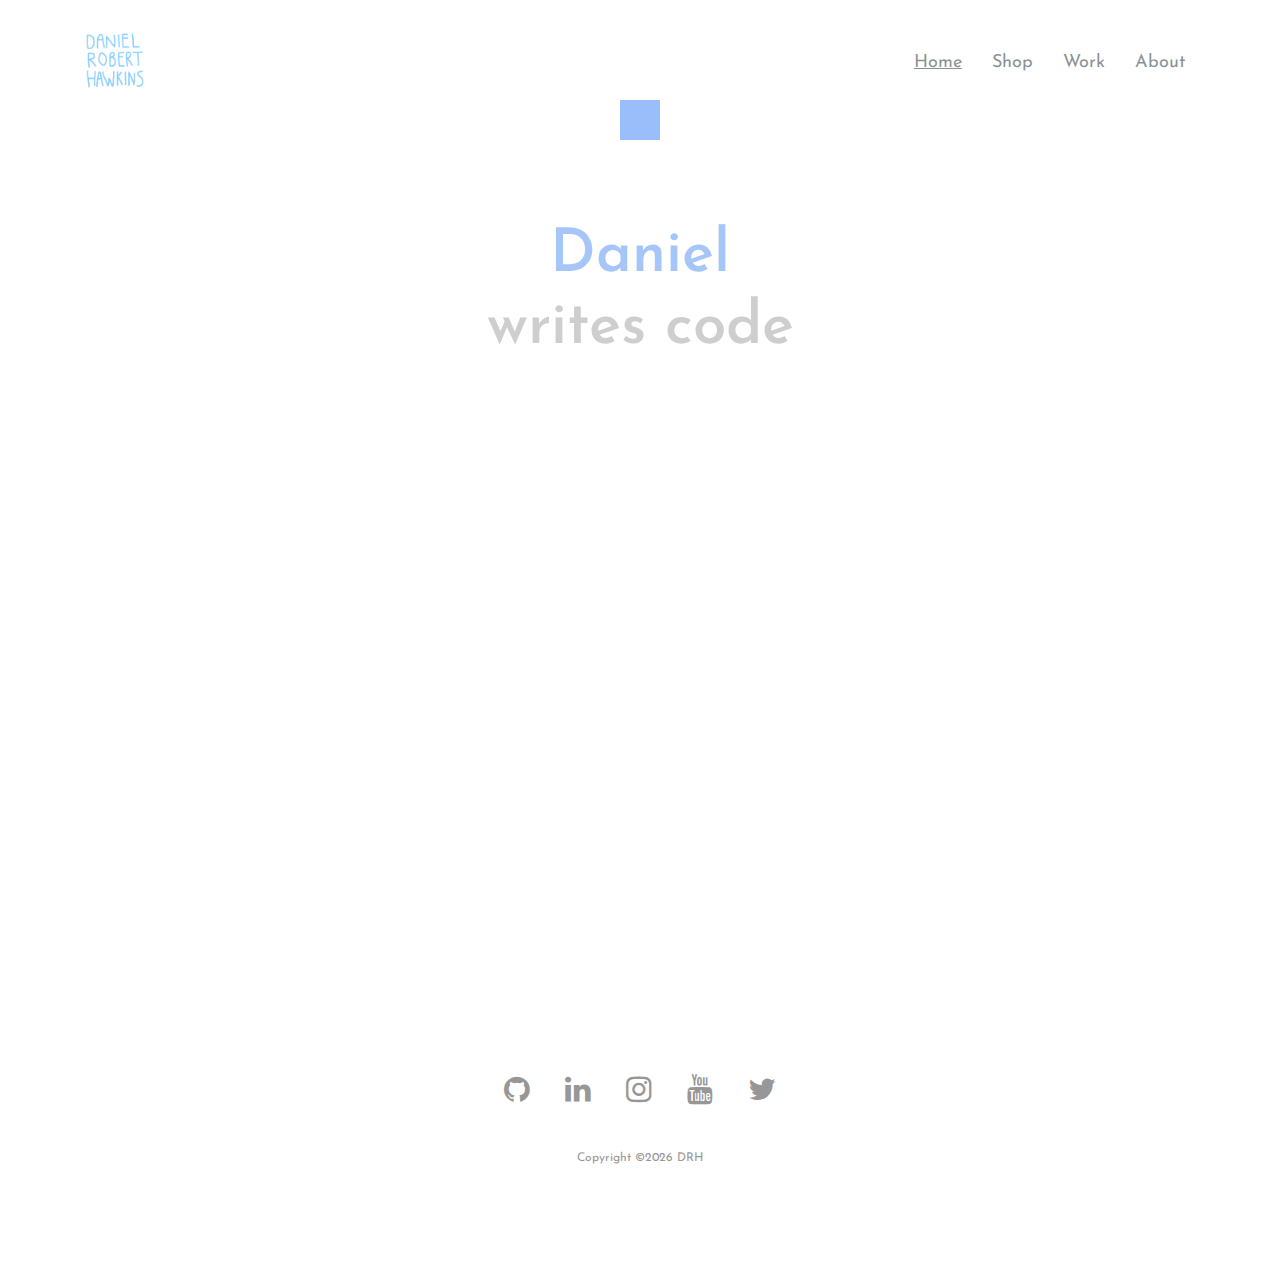
==== commit 0fde5b38: "Remove portfolio sections, add new sections, update menu, etc." ====
--- a/index.html
+++ b/index.html
@@ -46,15 +46,13 @@
                                         </div>
                                 </div>
                     </div>
-				<div class="col-lg-8 col-md-9">
+				<div class="col-lg-8 col-md-9 text-right">
 					<nav class="main-menu">
 						<ul>
-							<li><a href="index.html">Home</a></li>
+							<li><a href="index.html"><u>Home</u></a></li>
+							<li><a href="https://bigdan.bigcartel.com">Shop</a></li>
+							<li><a href="work.html">Work</a></li>
 							<li><a href="about.html">About</a></li>
-                            <li><a href="research.html">Research</a></li>
-                            <li><a href="http://danielroberthawkins.com/myblogs">Blogs</a></li>
-
-                            <li><a href="https://dnahawkins.tumblr.com">Artwork</a></li>
 						</ul>
 					</nav>
 				</div>
@@ -68,7 +66,7 @@
 
 	<!-- intro section start -->
 	<section class="intro-section">
-		<div class="container text-center">
+		<div class="container text-center"> 
 			<div class="row">
 				<div class="col-xl-10 offset-xl-1">
 
@@ -85,271 +83,10 @@
 
 	<!-- portfolio section start -->
 	<section class="portfolio-section">
-		<div class="container">
-			<ul class="portfolio-filter controls">
-				<li class="control" data-filter="all">All</li>
-				<li class="control" data-filter=".code">Code</li>
-				<li class="control" data-filter=".writing">Writing</li>
-                <li class="control" data-filter=".illustrations">Illustrations</li>
-                <li class="control" data-filter=".comics">Comics</li>
-                <li class="control" data-filter=".personal">Personal</li>
-                <li class="control" data-filter=".work">Work</li>
 
-
-			</ul>
+		<div class="mix col-lg-12 h-200 code personal portfolio-item set-bg" data-setbg="img/portfolio/danWalkv3.gif">
 		</div>
-		<div class="container-fluid p-md-0 ">
-			<div class="row portfolios-area">
-
-
- 				<!-- ROW 1A-->
-
-				<div class="mix col-lg-6 col-md-6 writing work">
-								<a href="https://www.behance.net/gallery/87452603/Honda-Winter-Service" class="portfolio-item set-bg" data-setbg="img/portfolio/Honda-Winter.jpg">
-										<div class="pi-inner">
-												<h2>+ Honda Winter Service</h2>
-										</div>
-								</a>
-						</div>
-
-						<div class="mix col-lg-6 col-md-6 writing work">
-										<a href="https://www.behance.net/gallery/87459347/Yetee-Video" class="portfolio-item set-bg" data-setbg="img/portfolio/yetee-gif.gif">
-												<div class="pi-inner">
-														<h2>+ Yetee 60sec spot</h2>
-												</div>
-										</a>
-								</div>
-
-				<!-- ROW 1B-->
-
-
-         <!-- ROW 1C-->
-				<div class="mix col-lg-4 col-md-6 writing work">
-					<a href="https://www.behance.net/gallery/73771885/RBC-InvestEase" class="portfolio-item set-bg" data-setbg="img/portfolio/RBC-gif.gif">
-						<div class="pi-inner">
-                            <h2>+ RBC InvestEase videos</h2>
-                        </div>
-                    </a>
-                </div>
-
-								<div class="mix col-lg-4 col-md-6 writing work">
-									<a href="https://www.behance.net/gallery/104766127/lululemon-Fuel" class="portfolio-item set-bg" data-setbg="img/portfolio/Fuel_Bags.gif">
-										<div class="pi-inner">
-																		<h2>+ lululemon Fuel </h2>
-																</div>
-														</a>
-												</div>
-
-				<div class="mix col-lg-4 col-md-6 personal">
-					<a href="http://dollarcollective.com/" class="portfolio-item set-bg" data-setbg="img/portfolio/dc_pig_small.jpg">
-						<div class="pi-inner">
-							<h2>+ Join a collective of giving</h2>
-						</div>
-					</a>
-				</div>
-
-  <!-- ROW 3-->
-
-	<div class="mix col-lg-6 col-md-6 writing work">
-					<a href="https://www.behance.net/gallery/63410043/Honda-Spring-Service" class="portfolio-item set-bg" data-setbg="img/portfolio/BCHonda.jpg">
-							<div class="pi-inner">
-									<h2>+ Honda service campaign</h2>
-							</div>
-					</a>
-			</div>
-
-
-			<div class="mix col-lg-6 col-md-6 writing work">
-					<a href="https://www.behance.net/gallery/63468457/BC-Tourism-Industry-Conference" class="portfolio-item set-bg" data-setbg="img/portfolio/bc_tic.jpg">
-							<div class="pi-inner">
-									<h2>+ Survive your next conference </h2>
-							</div>
-					</a>
-			</div>
-
-			  <!-- ROW 4-->
-
-				<div class="mix col-lg-4 col-md-6 writing work">
-								<a href="https://www.behance.net/gallery/63467023/MTS-Total-Internet" class="portfolio-item set-bg" data-setbg="img/portfolio/mts.jpg">
-										<div class="pi-inner">
-												<h2>+ MTS Total Internet campaign</h2>
-										</div>
-								</a>
-
-						</div>
-
-                <div class="mix col-lg-4 col-md-6 writing work">
-                        <a href="https://www.behance.net/gallery/73856451/Destination-BC-Winter-Campaign" class="portfolio-item set-bg" data-setbg="img/portfolio/dbc_ski.jpg">
-                            <div class="pi-inner">
-                                <h2>+ Destination BC winter campaign</h2>
-                            </div>
-                        </a>
-                    </div>
-
-
-				<div class="mix col-lg-4 col-md-6 writing work">
-					<a href="https://www.behance.net/gallery/63469331/University-of-Victoria-MBA" class="portfolio-item set-bg" data-setbg="img/portfolio/uvicMBA.jpg">
-						<div class="pi-inner">
-							<h2>+ UVic MBA campaign</h2>
-                        </div>
-                    </a>
-
-				</div>
-
-
-
-
-
-							  <!-- ROW 5-->
-				<div class="mix col-lg-12 col-md-6 h-200 code personal">
-                        <a href="https://floating-harbor-22278.herokuapp.com/" class="portfolio-item set-bg" data-setbg="img/portfolio/small_change.png">
-                            <div class="pi-inner">
-                                <h2>+ Crowdfund projects around you, with just $1</h2>
-                            </div>
-                        </a>
-                    </div>
-
-	<!-- ROW 5 -->
-
-
-
-                        <div class="mix col-lg-4 col-md-6 work">
-                            <a href="https://www.behance.net/gallery/63506345/TrollBait" class="portfolio-item set-bg" data-setbg="img/portfolio/trollBait.jpg">
-                                <div class="pi-inner">
-                                    <h2>+ Troll the trolls with TrollBait</h2>
-                                </div>
-                            </a>
-                        </div>
-
-                        <div class="mix col-lg-4 col-md-6 illustrations personal">
-                                <a href="img/portfolio/yellow_home.jpg" class="portfolio-item set-bg" data-setbg="img/portfolio/yellow_home.jpg">
-                                    <div class="pi-inner">
-                                        <h2>+ 4 walls and adobe slabs</h2>
-                                    </div>
-                                </a>
-                            </div>
-
-
-                        <div class="mix col-lg-4 col-md-6 code personal comics">
-                                <a href="http://danielroberthawkins.com/black_dilbert" class="portfolio-item set-bg" data-setbg="img/portfolio/black_dilbert.gif">
-                                    <div class="pi-inner">
-                                        <h2>+ Reexamine Dilbert comics through race</h2>
-                                    </div>
-                                </a>
-                        </div>
-
-
-        <!-- ROW 6 -->
-
-
-                  <div class="mix col-lg-6 col-md-6 illustrations personal ">
-                        <a href="img/portfolio/dino_puzzle.jpg" class="portfolio-item set-bg" data-setbg="img/portfolio/dino_puzzle.jpg">
-                            <div class="pi-inner">
-                                <h2>+ Dino Puzzle</h2>
-                            </div>
-                        </a>
-                    </div>
-                    <div class="mix col-lg-6 col-md-6 personal illustrations">
-                        <a href="img/portfolio/wall_room.jpg" class="portfolio-item set-bg " data-setbg="img/portfolio/wall_room.jpg">
-                            <div class="pi-inner">
-                                <h2>+ Still hang your photo</h2>
-                            </div>
-                        </a>
-                    </div>
-
-
-
-
-            <!-- ROW 7 -->
-                <div class="mix col-lg-4 col-md-6 work writing">
-                        <a href="https://www.behance.net/gallery/63509421/Radio-Campaigns" class="portfolio-item set-bg" data-setbg="img/portfolio/radio.jpg">
-                            <div class="pi-inner">
-                                <h2>+ Camp Pacific radio campaigns</h2>
-                            </div>
-                        </a>
-                    </div>
-
-
-
-                    <div class="mix col-lg-4 col-md-6 personal comics ">
-                            <a href="http://dogsbrunch.tumblr.com/" class="portfolio-item set-bg" data-setbg="img/portfolio/bees.jpg">
-                                <div class="pi-inner">
-                                    <h2>+ Joaquin Phonex bee phobia </h2>
-                                </div>
-                            </a>
-                    </div>
-
-
-     <!-- ROW 8 -->
-
-
-            <div class="mix col-md-6 col-lg-4 personal illustrations">
-                    <a href="img/portfolio/blue_hair.jpg" class="portfolio-item set-bg" data-setbg="img/portfolio/blue_hair.jpg">
-                        <div class="pi-inner">
-                            <h2>+ Blue hair, don't care</h2>
-                        </div>
-                    </a>
-                </div>
-
-                <div class="mix col-lg-4 col-md-6 code personal comics">
-                        <a href="http://danielroberthawkins.com/comedy53/" class="portfolio-item set-bg" data-setbg="img/portfolio/comedy53.jpg">
-                            <div class="pi-inner">
-                                <h2>+ Computer generated comics with comedy53</h2>
-                            </div>
-                        </a>
-
-                    </div>
-
-
-                    <div class="mix col-md-6 col-lg-4 work illustrations">
-                            <a href="img/portfolio/vPie.jpg" class="portfolio-item  set-bg" data-setbg="img/portfolio/vPie.jpg">
-                                <div class="pi-inner">
-                                    <h2>+ Virtuous Pie poster design</h2>
-                                </div>
-                            </a>
-                        </div>
-
-<!-- ROW  9 -->
-                        <div class="mix col-lg-4 col-md-6 code personal">
-                                <a href="https://drh-reviewr.herokuapp.com/" class="portfolio-item set-bg" data-setbg="img/portfolio/reviewer.jpg">
-                                    <div class="pi-inner">
-                                        <h2>+ Never watch a movie again</h2>
-                                    </div>
-                                </a>
-                            </div>
-
-
-                    <div class="mix col-lg-4 col-md-6 personal">
-                            <a href="http://danielroberthawkins.com/walk_with_me/" class="portfolio-item set-bg" data-setbg="img/portfolio/danWalkv3.gif">
-                                <div class="pi-inner">
-                                    <h2>+ Walk with Daniel</h2>
-                                </div>
-                            </a>
-                        </div>
-
-
-
-                        <div class="mix col-lg-4 col-md-6 personal comics">
-                                <a href="https://dnahawkinscomics.tumblr.com/" class="portfolio-item set-bg" data-setbg="img/portfolio/man_comics.jpg">
-                                    <div class="pi-inner">
-                                        <h2>+ Images with text</h2>
-                                    </div>
-                                </a>
-                            </div>
-
-														<div class="mix col-md-6 col-lg-4 personal illustrations">
-				                            <a href="img/portfolio/Hurds-LakeV2.jpg" class="portfolio-item  set-bg" data-setbg="img/portfolio/Hurds-LakeV2.jpg">
-				                                <div class="pi-inner">
-				                                    <h2>+ Hurds Lake, Ontario</h2>
-				                                </div>
-				                            </a>
-				                        </div>
-
-
-
-
-			</div>
-		</div>
+		
 	</section>
 	<!-- portfolio section end -->
 
@@ -357,8 +94,6 @@
 	<!-- footer section start -->
 	<footer class="footer-section text-center">
 		<div class="container">
-            <h2 class="section-title">OK, that's all.</h2>
-            <h4 class="mb-5">Thanks for coming.</h4>
 
 			<div class="social-links">
                     <a href="https://github.com/dockhands/"><span class="fa fa-github fa-2x"></span></a>
--- a/css/style.css
+++ b/css/style.css
@@ -54,6 +54,14 @@
 ol {
   padding: 0;
   margin: 0;
+}
+
+.oblique {
+    font-style: oblique;
+}
+
+.thin {
+  font-weight: 100;
 }
 
 /*------------------------
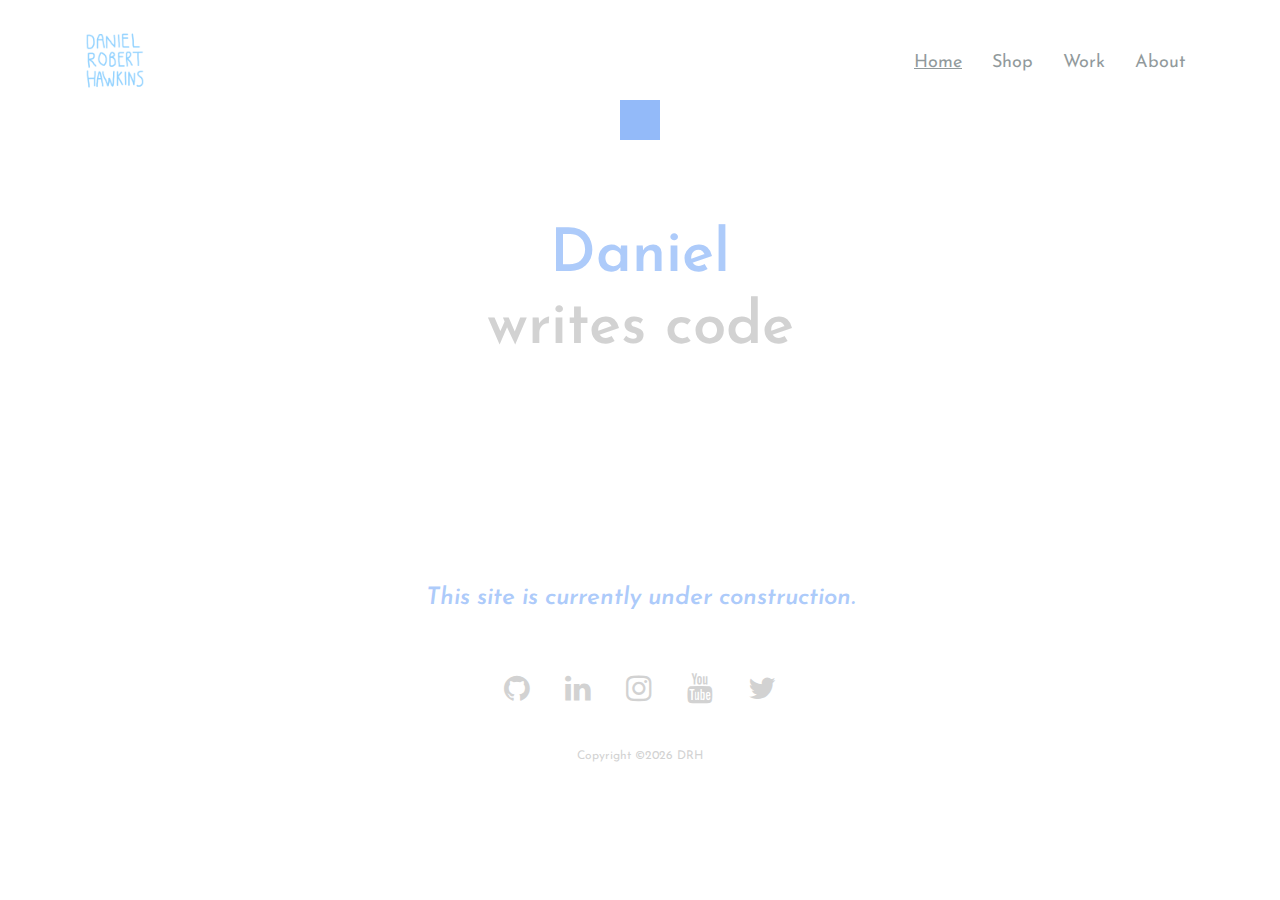
==== commit b1b0fa2b: "Add under construction msg" ====
--- a/index.html
+++ b/index.html
@@ -82,18 +82,15 @@
 
 
 	<!-- portfolio section start -->
-	<section class="portfolio-section">
-
-		<div class="mix col-lg-12 h-200 code personal portfolio-item set-bg" data-setbg="img/portfolio/danWalkv3.gif">
-		</div>
-		
-	</section>
+	
 	<!-- portfolio section end -->
 
 
 	<!-- footer section start -->
 	<footer class="footer-section text-center">
 		<div class="container">
+			
+            <h4 class="mb-5"><span class="oblique">This site is currently under construction.</span></h4>
 
 			<div class="social-links">
                     <a href="https://github.com/dockhands/"><span class="fa fa-github fa-2x"></span></a>
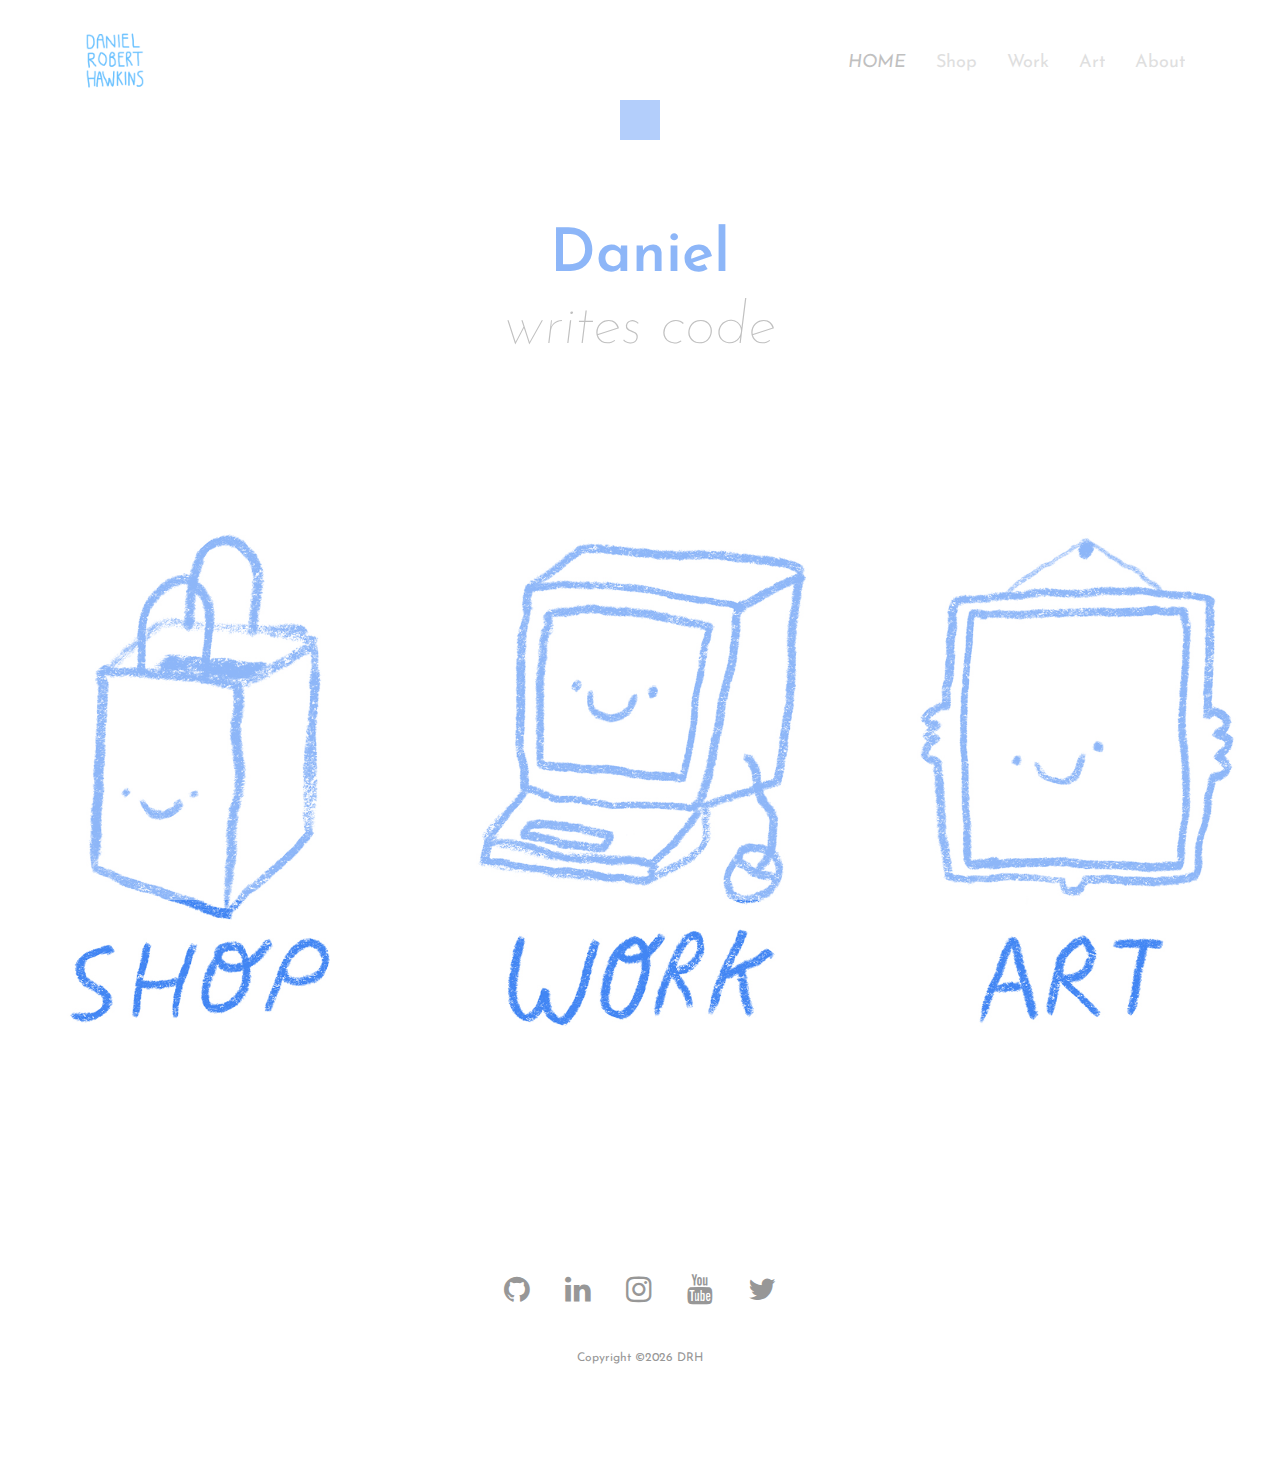
==== commit 33f7aba5: "Update home page images" ====
--- a/index.html
+++ b/index.html
@@ -49,17 +49,18 @@
 				<div class="col-lg-8 col-md-9 text-right">
 					<nav class="main-menu">
 						<ul>
-							<li><a href="index.html"><u>Home</u></a></li>
-							<li><a href="https://bigdan.bigcartel.com">Shop</a></li>
-							<li><a href="work.html">Work</a></li>
-							<li><a href="about.html">About</a></li>
+							<li><a href="index.html"><span class="gray-text oblique">HOME</span></a></li>
+							<li><a href="https://bigdan.bigcartel.com"><span class="gray-text half-opacity">Shop</span></a></li>
+							<li><a href="work.html"><span class="gray-text half-opacity">Work</span></a></li>
+							<li><a href="art.html"><span class="gray-text half-opacity">Art</span></a></li>
+							<li><a href="about.html"><span class="gray-text half-opacity">About</span></a></li>
 						</ul>
 					</nav>
 				</div>
 			</div>
 		</div>
 		<div class="nav-switch">
-			<i class="fa fa-bars"></i>
+			<i class="fa fa-bars gray-text"></i>
 		</div>
 	</header>
 	<!-- header section end -->
@@ -70,8 +71,8 @@
 			<div class="row">
 				<div class="col-xl-10 offset-xl-1">
 
-                    <h2 class="section-title">Daniel  <br>
-                     <span id="rotate_word"></span></h2>
+                    <h2 class="section-title">Daniel<br>
+                     <span class="thin oblique" id="rotate_word"></span></h2>
 
 
 				</div>
@@ -82,6 +83,44 @@
 
 
 	<!-- portfolio section start -->
+
+	<section class="portfolio-section">
+	
+		<div class="container-fluid p-md-0 ">
+
+			<div class="row portfolios-area">
+
+				<!-- ROW 1A-->
+
+				<div class="mix col-lg-4 col-md-6 writing work">
+					<a href="https://bigdan.bigcartel.com" class="link-item set-bg" data-setbg="./img/dan-hawkins--shop-link--smaller.jpg">
+						
+					</a>
+				</div>
+
+				<!-- ROW 1B-->
+
+				<div class="mix col-lg-4 col-md-6 writing work">
+					<a href="./work.html" class="link-item set-bg" data-setbg="./img/dan-hawkins--work-link--smaller.jpg">
+						
+					</a>
+				</div>
+
+				<!-- ROW 1C-->
+
+				<div class="mix col-lg-4 col-md-6 writing work">
+					<a href="./art.html" class="link-item set-bg" data-setbg="./img/dan-hawkins--art-link--smaller.jpg">
+						
+					</a>
+				</div>
+
+				<!-- ROW 2A-->
+                     
+			</div>
+
+		</div>
+
+	</section>
 	
 	<!-- portfolio section end -->
 
@@ -89,20 +128,19 @@
 	<!-- footer section start -->
 	<footer class="footer-section text-center">
 		<div class="container">
-			
-            <h4 class="mb-5"><span class="oblique">This site is currently under construction.</span></h4>
 
 			<div class="social-links">
-                    <a href="https://github.com/dockhands/"><span class="fa fa-github fa-2x"></span></a>
-                    <a href="https://www.linkedin.com/in/danielroberthawkins/"><span class="fa fa-linkedin fa-2x"></span></a>
-                    <a href="https://www.instagram.com/everyone_you_know_/?hl=en"><span class="fa fa-instagram fa-2x"></span></a>
-                    <a href="https://www.youtube.com/user/danielroberthawkins"><span class="fa fa-youtube fa-2x"></span></a>
-                    <a href="https://twitter.com/danrobhawkins?lang=en"><span class="fa fa-twitter fa-2x"></span></a>
-                </div>
+				<a href="https://github.com/dockhands"><span class="fa fa-github fa-2x"></span></a>
+				<a href="https://www.linkedin.com/in/danielroberthawkins"><span class="fa fa-linkedin fa-2x"></span></a>
+				<a href="https://www.instagram.com/dan_dan_doodles"><span class="fa fa-instagram fa-2x"></span></a>
+				<a href="https://www.youtube.com/danielroberthawkins"><span class="fa fa-youtube fa-2x"></span></a>
+				<a href="https://twitter.com/danrobhawkins"><span class="fa fa-twitter fa-2x"></span></a>
+            </div>
+
 			<div class="copyright">
-            Copyright &copy;<script>document.write(new Date().getFullYear());</script> DRH
+            	Copyright &copy;<script>document.write(new Date().getFullYear());</script> DRH
+            </div>
 
-            </div>
 		</div>
 	</footer>
 	<!-- footer section end -->
--- a/css/style.css
+++ b/css/style.css
@@ -8,6 +8,10 @@
 /*----------------------------------------*/
 /* Template default CSS
 /*----------------------------------------*/
+
+:root {
+  --gray-color: hsl(0, 0%, 75%);
+}
 
 html,
 body {
@@ -56,13 +60,106 @@
   margin: 0;
 }
 
+/*------------------------
+  ADDED by @colbyramsay css
+--------------------------*/
+
 .oblique {
     font-style: oblique;
 }
 
 .thin {
   font-weight: 100;
-}
+  color: #979797;
+}
+
+.white-text {
+  color: white;
+  font-size: 270%;
+}
+
+.black-text {
+  color: black;
+  font-size: 270%;
+}
+
+.gray-text {
+  color: #979797;
+}
+
+.half-opacity {
+  opacity: 0.5;
+}
+
+.nav-tab-left {
+    background: none;
+    border-radius: 0 50% 50% 0;
+    border: none;
+    padding: 0;
+    transition: .18s;
+    margin: 10px;
+}
+
+.nav-tab-right {
+    background: none;
+    border-radius: 50% 0 0 50%;
+    border: none;
+    padding: 0;
+    transition: .18s;
+    margin: 10px;
+}
+
+.sticky-left {
+    position: fixed;
+    left: 0;
+    top: 50%; /* Adjust this value to position it vertically as desired */
+}
+
+.sticky-right {
+    position: fixed;
+    right: 0;
+    top: 50%; /* Adjust this value to position it vertically as desired */
+}
+
+.centered {
+    display: flex;
+    justify-content: center;
+    flex-direction: column;
+}
+
+.arrow {
+    border: solid var(--gray-color);
+    border-width: 0 1px 1px 0;
+    display: inline-block;
+    padding: 12px;
+    margin: 0;
+}
+  
+.right {
+    -webkit-transform: rotate(-45deg);
+    transform: rotate(-45deg);
+}
+
+.left {
+    -webkit-transform: rotate(135deg);
+    transform: rotate(135deg);
+}
+
+.up {
+    -webkit-transform: rotate(-135deg);
+    transform: rotate(-135deg);
+}
+
+.down {
+    -webkit-transform: rotate(45deg);
+    transform: rotate(45deg);
+}
+
+.nav-links {
+    padding: 9px;
+}
+
+
 
 /*------------------------
   Helper css
@@ -454,6 +551,15 @@
   margin-bottom: 30px;
 }
 
+.link-item {
+  display: block;
+  width: 100%;
+  height: 600px;
+  background-position: center center;
+  position: relative;
+  margin-bottom: 30px;
+}
+
 .portfolio-item .pi-inner {
   position: absolute;
   width: 100%;
